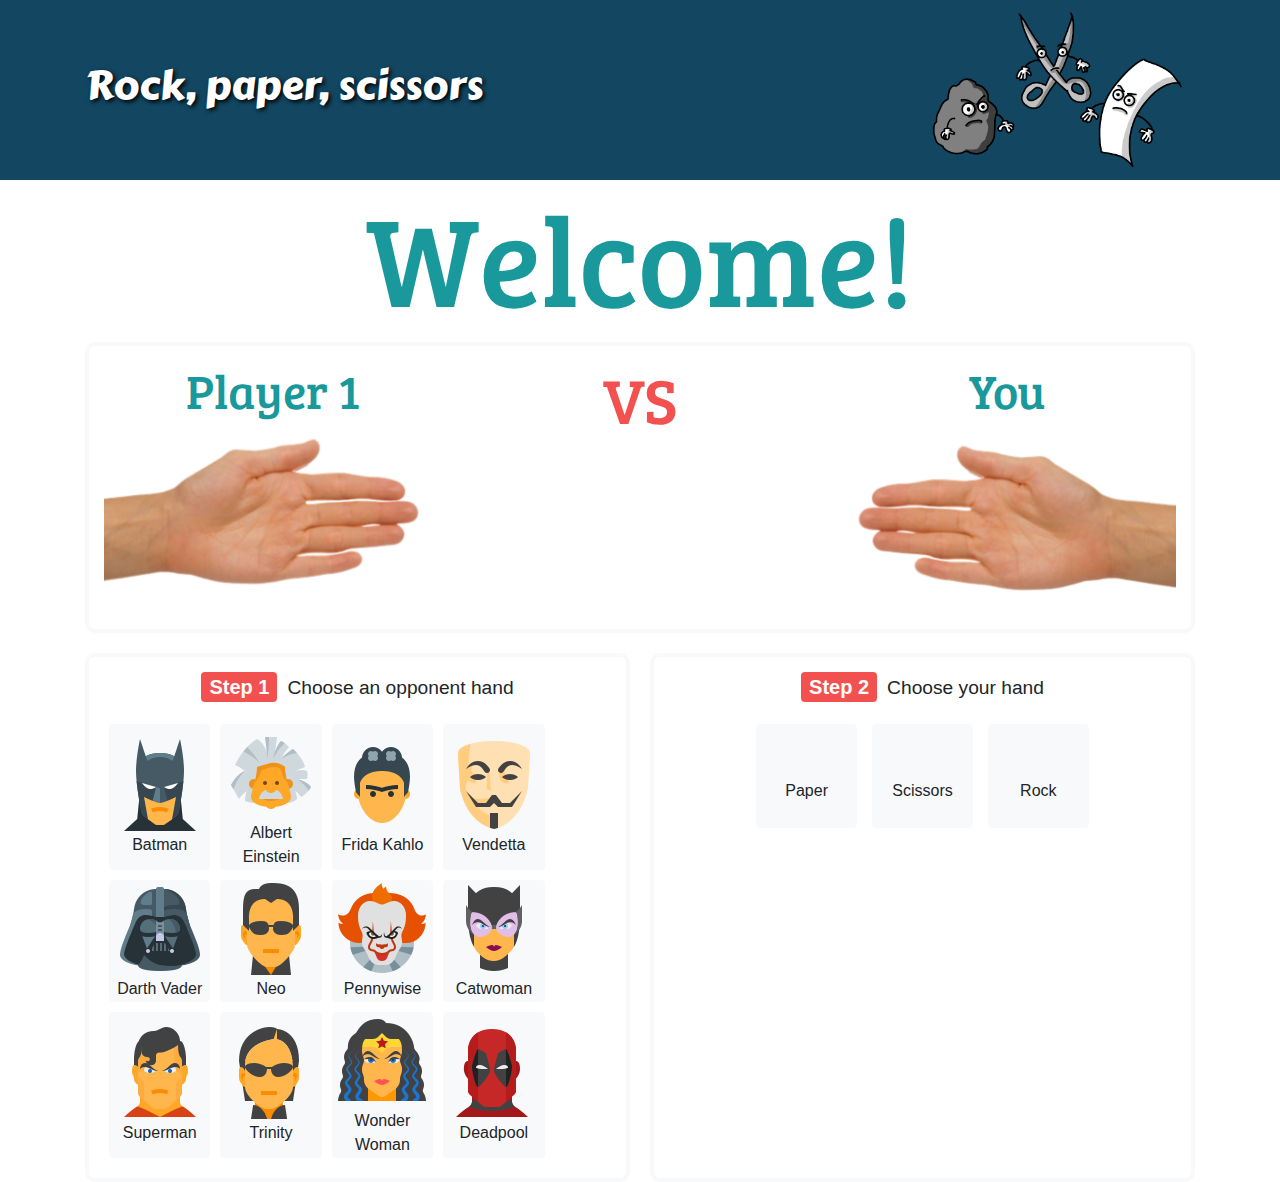
==== index.html @ 3d9d4bf9 "adds more styling to the header" ====
<!DOCTYPE html>
<html>
<head>
  <title>Rock Scissor Paper</title>
  <link rel="stylesheet" type="text/css" href="style.css">
  <link href="https://fonts.googleapis.com/css?family=Indie+Flower|Lobster" rel="stylesheet">
  <link href="https://fonts.googleapis.com/css?family=Baloo+Chettan|Bree+Serif|Carter+One" rel="stylesheet">
  <link rel="stylesheet" href="https://use.fontawesome.com/releases/v5.8.1/css/all.css" integrity="sha384-50oBUHEmvpQ+1lW4y57PTFmhCaXp0ML5d60M1M7uH2+nqUivzIebhndOJK28anvf" crossorigin="anonymous">
  <link rel="stylesheet" href="https://stackpath.bootstrapcdn.com/bootstrap/4.3.1/css/bootstrap.min.css" integrity="sha384-ggOyR0iXCbMQv3Xipma34MD+dH/1fQ784/j6cY/iJTQUOhcWr7x9JvoRxT2MZw1T" crossorigin="anonymous">
</head>
<body>
  <div class="intro">
    <div class="container">
      <h3 class="header-intro">Rock, paper, scissors</h3>
      <img class="intro-image" src="./assets/rock-scissors-paper.png">
    </div>
  </div>

  <div class="container">
    <h1 class="header">Welcome!</h1>
    <section class="container versus">
    <div class="row">
      <div class="col versus-column">
        <h3 class="player-one player">Player 1</h3>
        <img class="hand-image hand-left" src="./assets/left1.png">
      </div>
      <div class="col versus-column">
        <h3 class="vs text-center">VS</h3>
        
      </div>
      <div class="col versus-column">
        <h3 class="player">You</h3>
        <img class="hand-image hand-right" src="./assets/right1.png">
      </div>
    </div>
  </section>

  <section class="container">
    <div class="row">
      <div class="col opponents text-center">
        <p class="title"><span class="badge badge-secondary step">Step 1</span>Choose an opponent hand</p>
        <div class="container">
          <div class="row">
            <button class="opponent btn btn-light"><img src="./assets/opponents/batman.png" alt="Batman">Batman</button>
            <button class="opponent btn btn-light"><img src="./assets/opponents/einstein.png" alt="Albert">Albert Einstein</button>
            <button class="opponent btn btn-light"><img src="./assets/opponents/frida-kahlo.png" alt="Frida">Frida Kahlo</button>
            <button class="opponent btn btn-light"><img src="./assets/opponents/vendetta.png" alt="Vendetta">Vendetta</button>
          </div>

          <div class="row">
            <button class="opponent btn btn-light"><img src="./assets/opponents/darth-vader.png" alt="Darth Vader">Darth Vader</button>
            <button class="opponent btn btn-light"><img src="./assets/opponents/neo.png" alt="Neo">Neo</button>
            <button class="opponent btn btn-light"><img src="./assets/opponents/pennywise.png" alt="Pennywise">Pennywise</button>
            <button class="opponent btn btn-light"><img src="./assets/opponents/catwoman.png" alt="Catwoman">Catwoman</button>
          </div>

          <div class="row">
            <button class="opponent btn btn-light"><img src="./assets/opponents/superman.png" alt="Superman">Superman</button>
            <button class="opponent btn btn-light"><img src="./assets/opponents/trinity.png" alt="Trinity">Trinity</button>
            <button class="opponent btn btn-light"><img src="./assets/opponents/wonder-woman.png" alt="Wonder Woman">Wonder Woman</button>
            <button class="opponent btn btn-light"><img src="./assets/opponents/deadpool.png" alt="Deadpool">Deadpool</button>
          </div>
        </div>
      </div>
    
      <div class="col hands text-center">
        <p class="title"><span class="badge badge-secondary step">Step 2</span>Choose your hand</p>
        <button class="button-right btn btn-light"><i class="fas fa-hand-paper"></i>Paper</button>
        <button class="button-right btn btn-light"><i class="fas fa-hand-scissors"></i>Scissors</button>
        <button class="button-right btn btn-light"><i class="fas fa-hand-rock"></i>Rock</button>
      </div>
    </div>
  </section>

  </div>

  <script src="https://code.jquery.com/jquery-3.3.1.slim.min.js" integrity="sha384-q8i/X+965DzO0rT7abK41JStQIAqVgRVzpbzo5smXKp4YfRvH+8abtTE1Pi6jizo" crossorigin="anonymous"></script>
  <script src="https://cdnjs.cloudflare.com/ajax/libs/popper.js/1.14.7/umd/popper.min.js" integrity="sha384-UO2eT0CpHqdSJQ6hJty5KVphtPhzWj9WO1clHTMGa3JDZwrnQq4sF86dIHNDz0W1" crossorigin="anonymous"></script>
  <script src="https://stackpath.bootstrapcdn.com/bootstrap/4.3.1/js/bootstrap.min.js" integrity="sha384-JjSmVgyd0p3pXB1rRibZUAYoIIy6OrQ6VrjIEaFf/nJGzIxFDsf4x0xIM+B07jRM" crossorigin="anonymous"></script>
  <script type="text/javascript" src="game.js"></script>
</body>
</html>
---- style.css ----
* {
    box-sizing: border-box;
    margin: 0;
    padding: 0;
}

/* general */
.btn-light {
  width: 20%;
  margin: 5px;
}

/*font-family: 'Baloo Chettan', cursive;
font-family: 'Carter One', cursive;
font-family: 'Bree Serif', serif;
font-family: 'Lobster', cursive;*/


span.badge-secondary {
  color: #fff;
  background-color: #f3514f;
  font-size: 20px;
  margin-right: 10px;
}

.title {
  font-size: 1.2rem;
}

/* intro */
.intro {
  background-color: #124661;
  height: 20vh;
}

.header-intro {
  font-family: 'Carter One', cursive;
  font-size: 2.5rem;
  color: white;
  text-shadow: 2px 2px 4px #000000;
}

.intro .container {
  display: flex;
  justify-content: space-between;
  align-items: center;
}

.intro-image{
  height: 20vh;
}

.header {
  font-family: 'Bree Serif', serif;
  font-size: 8rem;
  color: #1A999C;
  text-align: center;
}

/* versus section */
.versus {
  border: 4px solid #f8f9fa;
  border-radius: 10px;
  margin-bottom: 20px;
}

.versus-column {
  padding: 15px;
}

.player {
  text-align: center;
  font-size: 3rem;
  color: #1A999C;
  font-family: 'Bree Serif', serif;
}

.vs {
  font-size: 4rem;
  color: #f3514f;
  font-family: 'Bree Serif', serif;
}

.hand-image {
  width: 100%;
  height: auto;
}

/* opponents section */
.opponents {
  padding: 15px;
  border: 4px solid #f8f9fa;
  border-radius: 10px;
}

button.btn.opponent {
  padding: 0px 0px;
}

/* hands section */
.fas {
  font-size: 60px;
  color: #FFB74D;
}

.hands {
  padding: 15px;
  border: 4px solid #f8f9fa;
  border-radius: 10px;
  margin-left: 20px;
}
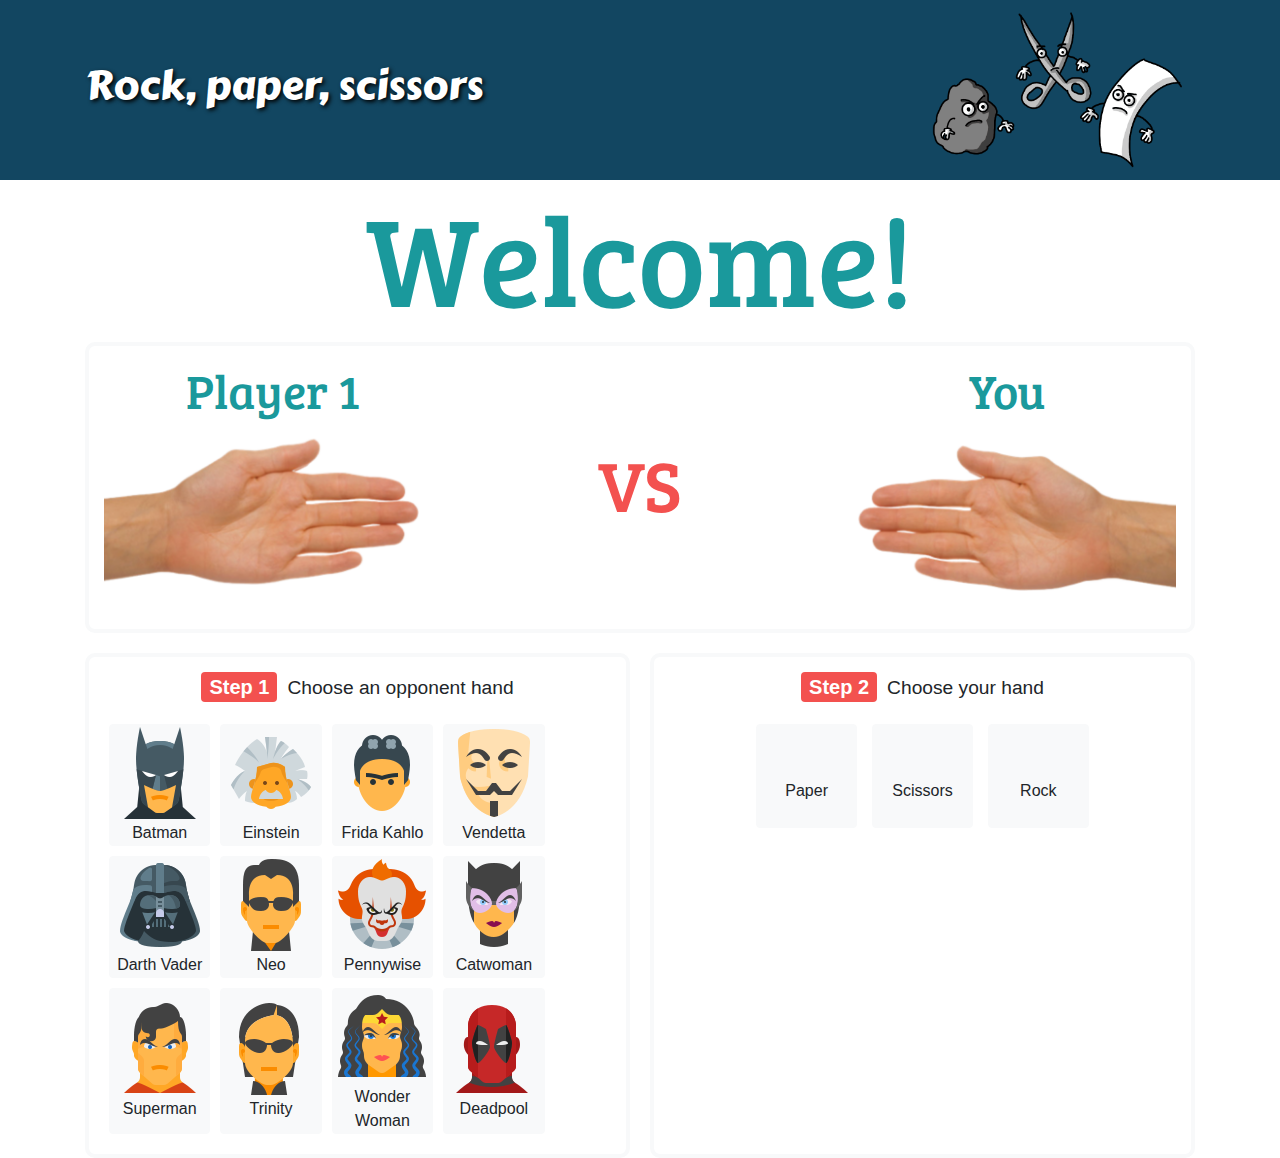
==== commit 6f4f72c3: "styling VS" ====
--- a/index.html
+++ b/index.html
@@ -17,16 +17,15 @@
   </div>
 
   <div class="container">
-    <h1 class="header">Welcome!</h1>
+    <h1 class="header container">Welcome!</h1>
     <section class="container versus">
     <div class="row">
       <div class="col versus-column">
         <h3 class="player-one player">Player 1</h3>
         <img class="hand-image hand-left" src="./assets/left1.png">
       </div>
-      <div class="col versus-column">
-        <h3 class="vs text-center">VS</h3>
-        
+      <div class="col versus-column vs">
+        <h3>VS</h3>
       </div>
       <div class="col versus-column">
         <h3 class="player">You</h3>
@@ -42,7 +41,7 @@
         <div class="container">
           <div class="row">
             <button class="opponent btn btn-light"><img src="./assets/opponents/batman.png" alt="Batman">Batman</button>
-            <button class="opponent btn btn-light"><img src="./assets/opponents/einstein.png" alt="Albert">Albert Einstein</button>
+            <button class="opponent btn btn-light"><img src="./assets/opponents/einstein.png" alt="Albert">Einstein</button>
             <button class="opponent btn btn-light"><img src="./assets/opponents/frida-kahlo.png" alt="Frida">Frida Kahlo</button>
             <button class="opponent btn btn-light"><img src="./assets/opponents/vendetta.png" alt="Vendetta">Vendetta</button>
           </div>
--- a/style.css
+++ b/style.css
@@ -76,9 +76,15 @@
 }
 
 .vs {
-  font-size: 4rem;
   color: #f3514f;
   font-family: 'Bree Serif', serif;
+  display: flex;
+  justify-content: center;
+  align-items: center;
+}
+
+.vs > h3 {
+  font-size: 4.5rem;
 }
 
 .hand-image {
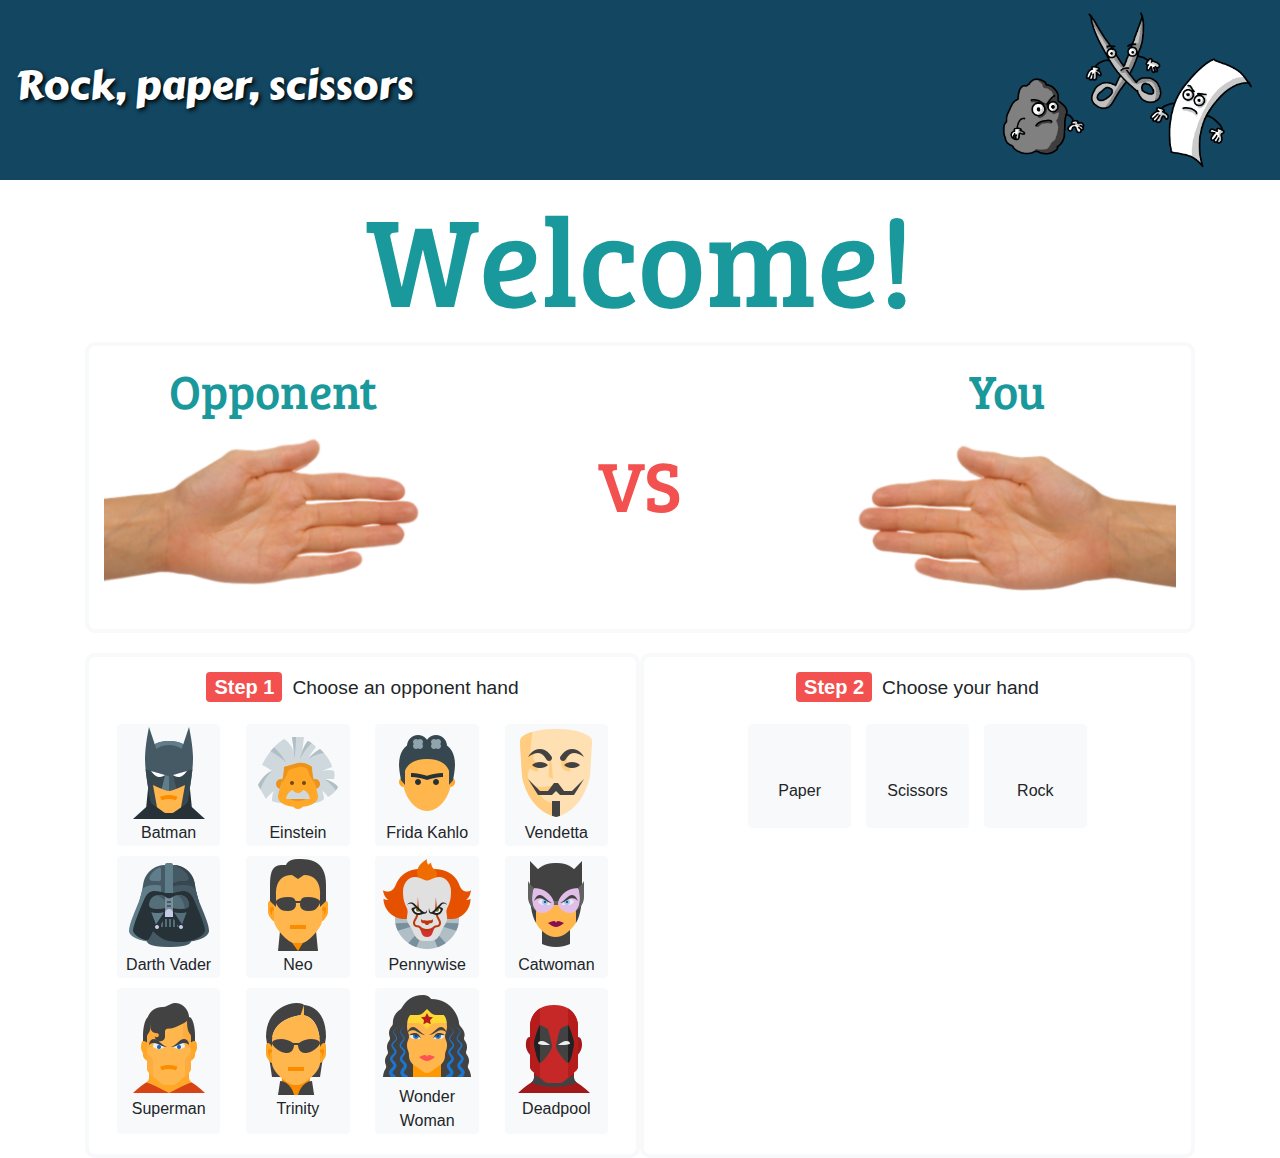
==== commit 1ec81089: "aligning images" ====
--- a/index.html
+++ b/index.html
@@ -10,7 +10,7 @@
 </head>
 <body>
   <div class="intro">
-    <div class="container">
+    <div class="container col col-md-12">
       <h3 class="header-intro">Rock, paper, scissors</h3>
       <img class="intro-image" src="./assets/rock-scissors-paper.png">
     </div>
@@ -20,14 +20,14 @@
     <h1 class="header container">Welcome!</h1>
     <section class="container versus">
     <div class="row">
-      <div class="col versus-column">
-        <h3 class="player-one player">Player 1</h3>
+      <div class="col-4 versus-column">
+        <h3 class="player-one player">Opponent</h3>
         <img class="hand-image hand-left" src="./assets/left1.png">
       </div>
-      <div class="col versus-column vs">
+      <div class="col-4 versus-column vs">
         <h3>VS</h3>
       </div>
-      <div class="col versus-column">
+      <div class="col-4 versus-column">
         <h3 class="player">You</h3>
         <img class="hand-image hand-right" src="./assets/right1.png">
       </div>
@@ -36,24 +36,24 @@
 
   <section class="container">
     <div class="row">
-      <div class="col opponents text-center">
+      <div class="col-md-6 col-12 opponents text-center">
         <p class="title"><span class="badge badge-secondary step">Step 1</span>Choose an opponent hand</p>
         <div class="container">
-          <div class="row">
+          <div class="row d-flex flex-row justify-content-around">
             <button class="opponent btn btn-light"><img src="./assets/opponents/batman.png" alt="Batman">Batman</button>
             <button class="opponent btn btn-light"><img src="./assets/opponents/einstein.png" alt="Albert">Einstein</button>
             <button class="opponent btn btn-light"><img src="./assets/opponents/frida-kahlo.png" alt="Frida">Frida Kahlo</button>
             <button class="opponent btn btn-light"><img src="./assets/opponents/vendetta.png" alt="Vendetta">Vendetta</button>
           </div>
 
-          <div class="row">
+          <div class="row d-flex flex-row justify-content-around">
             <button class="opponent btn btn-light"><img src="./assets/opponents/darth-vader.png" alt="Darth Vader">Darth Vader</button>
             <button class="opponent btn btn-light"><img src="./assets/opponents/neo.png" alt="Neo">Neo</button>
             <button class="opponent btn btn-light"><img src="./assets/opponents/pennywise.png" alt="Pennywise">Pennywise</button>
             <button class="opponent btn btn-light"><img src="./assets/opponents/catwoman.png" alt="Catwoman">Catwoman</button>
           </div>
 
-          <div class="row">
+          <div class="row d-flex flex-row justify-content-around">
             <button class="opponent btn btn-light"><img src="./assets/opponents/superman.png" alt="Superman">Superman</button>
             <button class="opponent btn btn-light"><img src="./assets/opponents/trinity.png" alt="Trinity">Trinity</button>
             <button class="opponent btn btn-light"><img src="./assets/opponents/wonder-woman.png" alt="Wonder Woman">Wonder Woman</button>
@@ -61,8 +61,8 @@
           </div>
         </div>
       </div>
-    
-      <div class="col hands text-center">
+
+      <div class="col-md-6 col-12 hands text-center">
         <p class="title"><span class="badge badge-secondary step">Step 2</span>Choose your hand</p>
         <button class="button-right btn btn-light"><i class="fas fa-hand-paper"></i>Paper</button>
         <button class="button-right btn btn-light"><i class="fas fa-hand-scissors"></i>Scissors</button>
--- a/style.css
+++ b/style.css
@@ -113,5 +113,4 @@
   padding: 15px;
   border: 4px solid #f8f9fa;
   border-radius: 10px;
-  margin-left: 20px;
 }
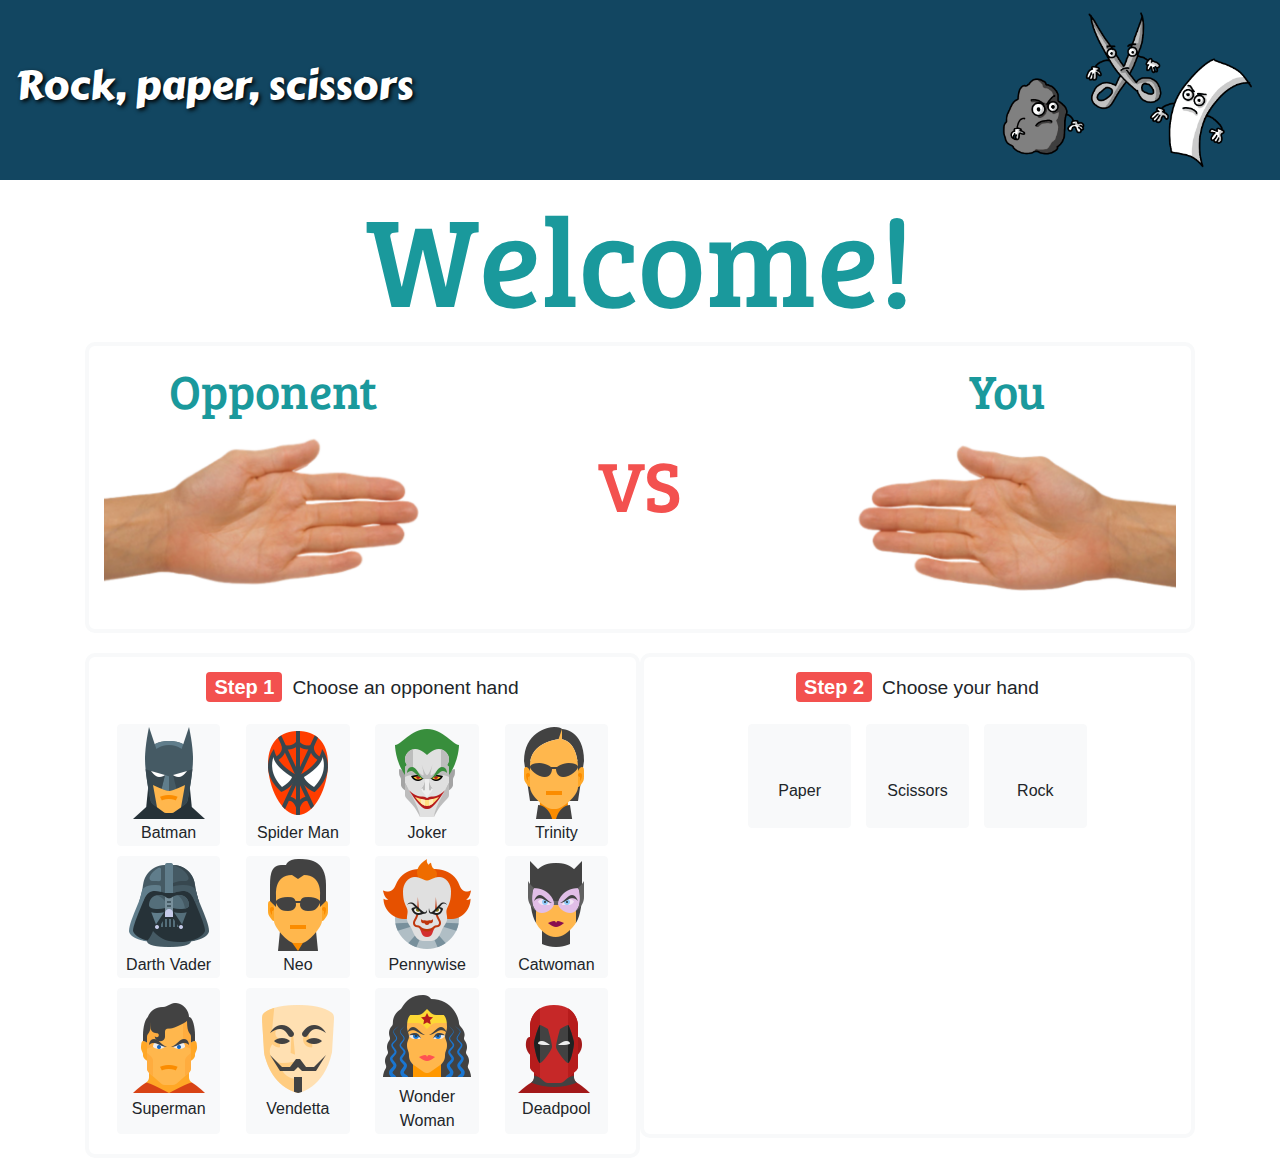
==== commit 7d442eec: "Adds new opponents images" ====
--- a/index.html
+++ b/index.html
@@ -2,6 +2,7 @@
 <html>
 <head>
   <title>Rock Scissor Paper</title>
+  <meta name="viewport" content="width=device-width, user-scalable=no">
   <link rel="stylesheet" type="text/css" href="style.css">
   <link href="https://fonts.googleapis.com/css?family=Indie+Flower|Lobster" rel="stylesheet">
   <link href="https://fonts.googleapis.com/css?family=Baloo+Chettan|Bree+Serif|Carter+One" rel="stylesheet">
@@ -41,9 +42,9 @@
         <div class="container">
           <div class="row d-flex flex-row justify-content-around">
             <button class="opponent btn btn-light"><img src="./assets/opponents/batman.png" alt="Batman">Batman</button>
-            <button class="opponent btn btn-light"><img src="./assets/opponents/einstein.png" alt="Albert">Einstein</button>
-            <button class="opponent btn btn-light"><img src="./assets/opponents/frida-kahlo.png" alt="Frida">Frida Kahlo</button>
-            <button class="opponent btn btn-light"><img src="./assets/opponents/vendetta.png" alt="Vendetta">Vendetta</button>
+            <button class="opponent btn btn-light"><img src="./assets/opponents/spiderman.png" alt="Spider Man">Spider Man</button>
+            <button class="opponent btn btn-light"><img src="./assets/opponents/joker.png" alt="Joker">Joker</button>
+            <button class="opponent btn btn-light"><img src="./assets/opponents/trinity.png" alt="Trinity">Trinity</button>
           </div>
 
           <div class="row d-flex flex-row justify-content-around">
@@ -55,7 +56,7 @@
 
           <div class="row d-flex flex-row justify-content-around">
             <button class="opponent btn btn-light"><img src="./assets/opponents/superman.png" alt="Superman">Superman</button>
-            <button class="opponent btn btn-light"><img src="./assets/opponents/trinity.png" alt="Trinity">Trinity</button>
+            <button class="opponent btn btn-light"><img src="./assets/opponents/vendetta.png" alt="Vendetta">Vendetta</button>
             <button class="opponent btn btn-light"><img src="./assets/opponents/wonder-woman.png" alt="Wonder Woman">Wonder Woman</button>
             <button class="opponent btn btn-light"><img src="./assets/opponents/deadpool.png" alt="Deadpool">Deadpool</button>
           </div>
--- a/style.css
+++ b/style.css
@@ -113,4 +113,40 @@
   padding: 15px;
   border: 4px solid #f8f9fa;
   border-radius: 10px;
+  margin-bottom: 20px;
 }
+
+/* for devices smaller then 1200 */
+@media(max-width: 1200px) {
+  .header-intro {
+    font-size: 1.7rem;
+  }
+
+  img {
+    height: 60px;
+  }
+
+  .player {
+    font-size: 1.7rem;
+  }
+
+  .vs > h3 {
+    font-size: 3rem;
+  }
+
+  .header {
+    font-size: 5rem;
+  }
+
+  .opponents {
+    margin-bottom: 15px;
+  }
+
+  .versus {
+    margin-bottom: 15px;
+  }
+
+  .fas {
+    font-size: 2.5rem;
+  }
+}
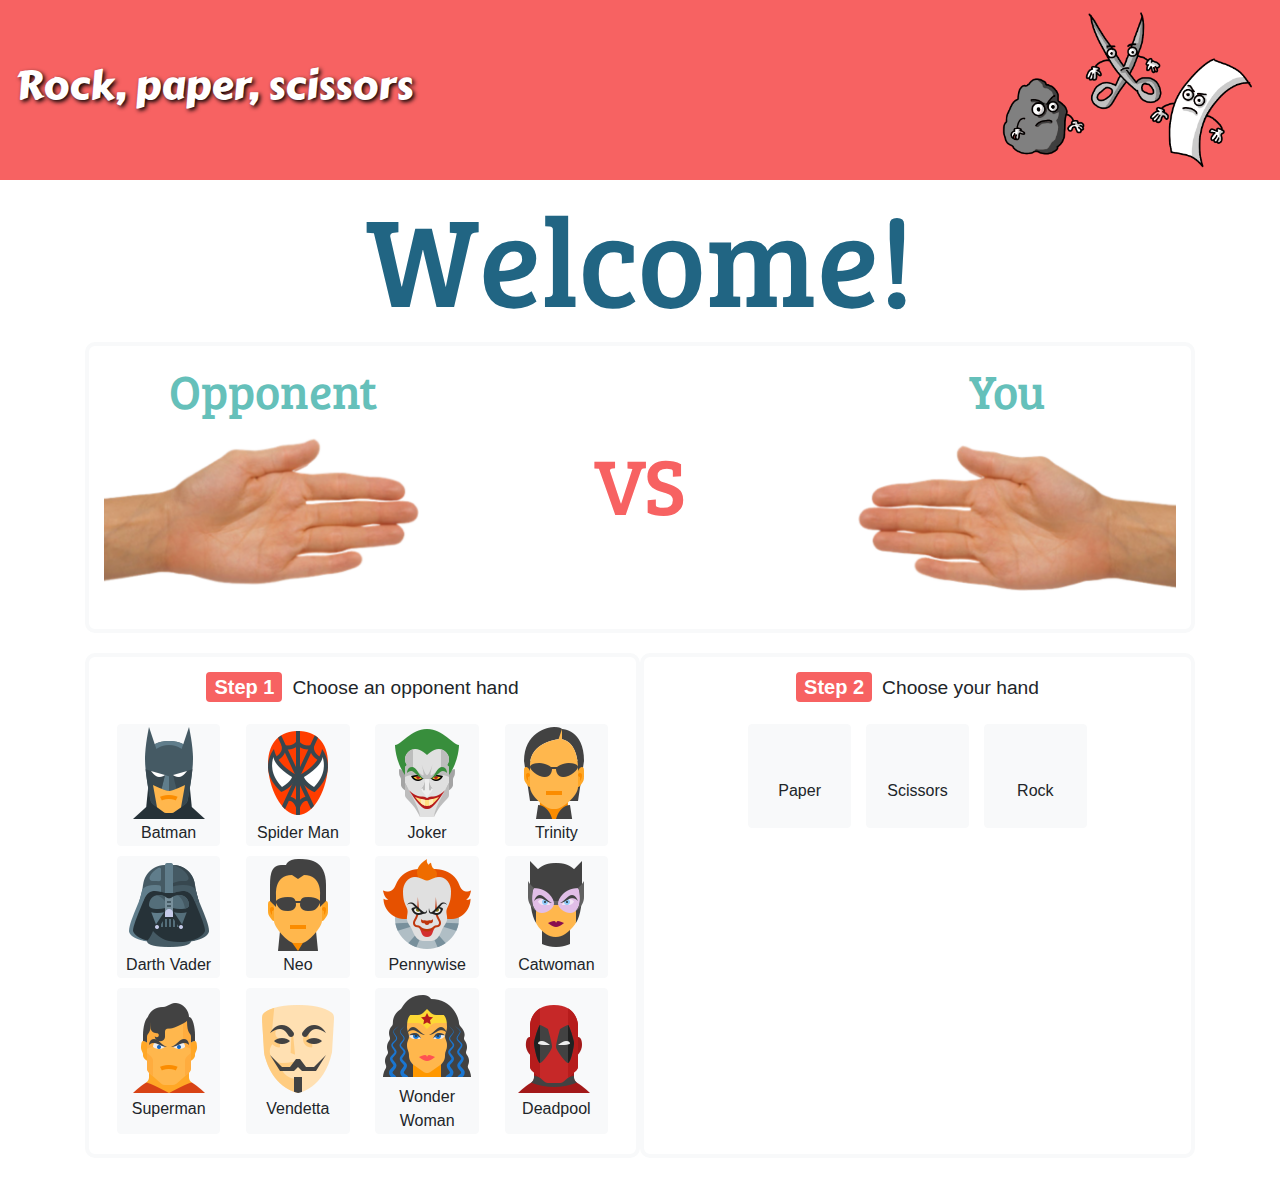
==== commit e3412556: "Adds more styling" ====
--- a/index.html
+++ b/index.html
@@ -35,7 +35,7 @@
     </div>
   </section>
 
-  <section class="container">
+  <section class="container select">
     <div class="row">
       <div class="col-md-6 col-12 opponents text-center">
         <p class="title"><span class="badge badge-secondary step">Step 1</span>Choose an opponent hand</p>
--- a/style.css
+++ b/style.css
@@ -18,7 +18,7 @@
 
 span.badge-secondary {
   color: #fff;
-  background-color: #f3514f;
+  background-color: #f76262;
   font-size: 20px;
   margin-right: 10px;
 }
@@ -29,7 +29,7 @@
 
 /* intro */
 .intro {
-  background-color: #124661;
+  background-color: #f76262;
   height: 20vh;
 }
 
@@ -53,7 +53,7 @@
 .header {
   font-family: 'Bree Serif', serif;
   font-size: 8rem;
-  color: #1A999C;
+  color: #216583;
   text-align: center;
 }
 
@@ -71,12 +71,12 @@
 .player {
   text-align: center;
   font-size: 3rem;
-  color: #1A999C;
+  color: #65c0ba;
   font-family: 'Bree Serif', serif;
 }
 
 .vs {
-  color: #f3514f;
+  color: #f76262;
   font-family: 'Bree Serif', serif;
   display: flex;
   justify-content: center;
@@ -84,7 +84,11 @@
 }
 
 .vs > h3 {
-  font-size: 4.5rem;
+  font-size: 5rem;
+}
+
+.select {
+  margin-bottom: 20px;
 }
 
 .hand-image {
@@ -113,13 +117,12 @@
   padding: 15px;
   border: 4px solid #f8f9fa;
   border-radius: 10px;
-  margin-bottom: 20px;
 }
 
 /* for devices smaller then 1200 */
 @media(max-width: 1200px) {
   .header-intro {
-    font-size: 1.7rem;
+    font-size: 1.9rem;
   }
 
   img {
@@ -127,7 +130,7 @@
   }
 
   .player {
-    font-size: 1.7rem;
+    font-size: 2rem;
   }
 
   .vs > h3 {
@@ -146,7 +149,16 @@
     margin-bottom: 15px;
   }
 
+  .hands {
+    margin-bottom: 20px;
+  }
+
+
   .fas {
     font-size: 2.5rem;
   }
+
+  .btn .btn-light{
+    font-size: 12px;
+  }
 }
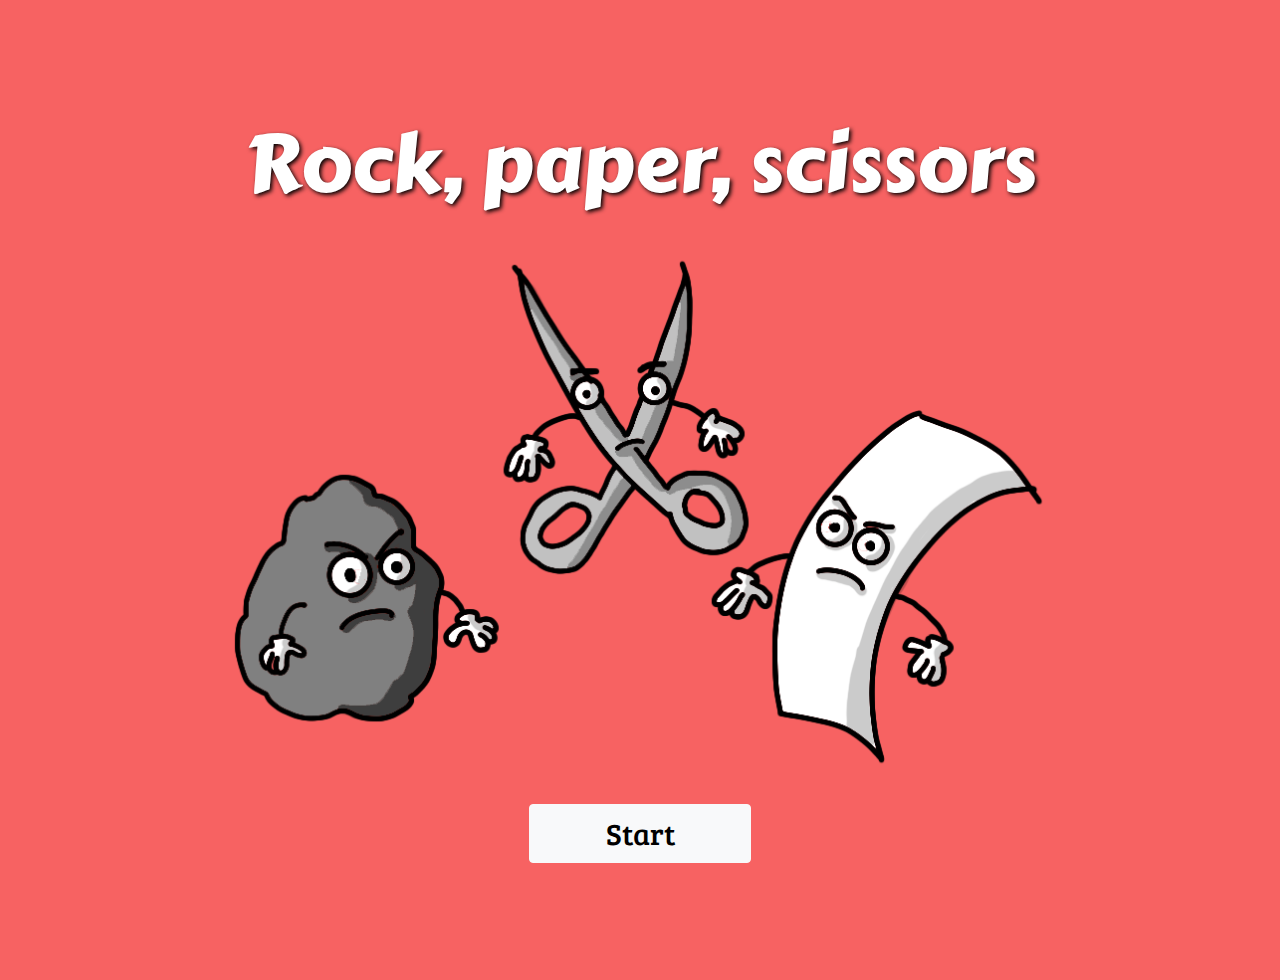
==== commit 56bf3221: "add index page as welcome page" ====
--- a/index.html
+++ b/index.html
@@ -3,81 +3,25 @@
 <head>
   <title>Rock Scissor Paper</title>
   <meta name="viewport" content="width=device-width, user-scalable=no">
-  <link rel="stylesheet" type="text/css" href="style.css">
-  <link href="https://fonts.googleapis.com/css?family=Indie+Flower|Lobster" rel="stylesheet">
+  <link rel="stylesheet" type="text/css" href="./style/index.css">
   <link href="https://fonts.googleapis.com/css?family=Baloo+Chettan|Bree+Serif|Carter+One" rel="stylesheet">
-  <link rel="stylesheet" href="https://use.fontawesome.com/releases/v5.8.1/css/all.css" integrity="sha384-50oBUHEmvpQ+1lW4y57PTFmhCaXp0ML5d60M1M7uH2+nqUivzIebhndOJK28anvf" crossorigin="anonymous">
   <link rel="stylesheet" href="https://stackpath.bootstrapcdn.com/bootstrap/4.3.1/css/bootstrap.min.css" integrity="sha384-ggOyR0iXCbMQv3Xipma34MD+dH/1fQ784/j6cY/iJTQUOhcWr7x9JvoRxT2MZw1T" crossorigin="anonymous">
 </head>
 <body>
-  <div class="intro">
-    <div class="container col col-md-12">
-      <h3 class="header-intro">Rock, paper, scissors</h3>
-      <img class="intro-image" src="./assets/rock-scissors-paper.png">
-    </div>
-  </div>
-
-  <div class="container">
-    <h1 class="header container">Welcome!</h1>
-    <section class="container versus">
-    <div class="row">
-      <div class="col-4 versus-column">
-        <h3 class="player-one player">Opponent</h3>
-        <img class="hand-image hand-left" src="./assets/left1.png">
-      </div>
-      <div class="col-4 versus-column vs">
-        <h3>VS</h3>
-      </div>
-      <div class="col-4 versus-column">
-        <h3 class="player">You</h3>
-        <img class="hand-image hand-right" src="./assets/right1.png">
+  <section class="welcome">
+    <div class="container">
+      <div class="row">
+        <div class="col-12">
+          <h1 class="welcome-header text-center">Rock, paper, scissors</h1>
+        </div>
+        <div class="col-12 text-center">
+          <img class="welcome-image" src="./assets/rock-scissors-paper.png">
+        </div>
+        <div class="col-12 text-center">
+          <button class="start-button btn btn-light"><a href="./game.html">Start</button>
+        </div>
       </div>
     </div>
   </section>
-
-  <section class="container select">
-    <div class="row">
-      <div class="col-md-6 col-12 opponents text-center">
-        <p class="title"><span class="badge badge-secondary step">Step 1</span>Choose an opponent hand</p>
-        <div class="container">
-          <div class="row d-flex flex-row justify-content-around">
-            <button class="opponent btn btn-light"><img src="./assets/opponents/batman.png" alt="Batman">Batman</button>
-            <button class="opponent btn btn-light"><img src="./assets/opponents/spiderman.png" alt="Spider Man">Spider Man</button>
-            <button class="opponent btn btn-light"><img src="./assets/opponents/joker.png" alt="Joker">Joker</button>
-            <button class="opponent btn btn-light"><img src="./assets/opponents/trinity.png" alt="Trinity">Trinity</button>
-          </div>
-
-          <div class="row d-flex flex-row justify-content-around">
-            <button class="opponent btn btn-light"><img src="./assets/opponents/darth-vader.png" alt="Darth Vader">Darth Vader</button>
-            <button class="opponent btn btn-light"><img src="./assets/opponents/neo.png" alt="Neo">Neo</button>
-            <button class="opponent btn btn-light"><img src="./assets/opponents/pennywise.png" alt="Pennywise">Pennywise</button>
-            <button class="opponent btn btn-light"><img src="./assets/opponents/catwoman.png" alt="Catwoman">Catwoman</button>
-          </div>
-
-          <div class="row d-flex flex-row justify-content-around">
-            <button class="opponent btn btn-light"><img src="./assets/opponents/superman.png" alt="Superman">Superman</button>
-            <button class="opponent btn btn-light"><img src="./assets/opponents/vendetta.png" alt="Vendetta">Vendetta</button>
-            <button class="opponent btn btn-light"><img src="./assets/opponents/wonder-woman.png" alt="Wonder Woman">Wonder Woman</button>
-            <button class="opponent btn btn-light"><img src="./assets/opponents/deadpool.png" alt="Deadpool">Deadpool</button>
-          </div>
-        </div>
-      </div>
-
-      <div class="col-md-6 col-12 hands text-center">
-        <p class="title"><span class="badge badge-secondary step">Step 2</span>Choose your hand</p>
-        <button class="button-right btn btn-light"><i class="fas fa-hand-paper"></i>Paper</button>
-        <button class="button-right btn btn-light"><i class="fas fa-hand-scissors"></i>Scissors</button>
-        <button class="button-right btn btn-light"><i class="fas fa-hand-rock"></i>Rock</button>
-      </div>
-    </div>
-  </section>
-
-  </div>
-
-  <script src="https://code.jquery.com/jquery-3.3.1.slim.min.js" integrity="sha384-q8i/X+965DzO0rT7abK41JStQIAqVgRVzpbzo5smXKp4YfRvH+8abtTE1Pi6jizo" crossorigin="anonymous"></script>
-  <script src="https://cdnjs.cloudflare.com/ajax/libs/popper.js/1.14.7/umd/popper.min.js" integrity="sha384-UO2eT0CpHqdSJQ6hJty5KVphtPhzWj9WO1clHTMGa3JDZwrnQq4sF86dIHNDz0W1" crossorigin="anonymous"></script>
-  <script src="https://stackpath.bootstrapcdn.com/bootstrap/4.3.1/js/bootstrap.min.js" integrity="sha384-JjSmVgyd0p3pXB1rRibZUAYoIIy6OrQ6VrjIEaFf/nJGzIxFDsf4x0xIM+B07jRM" crossorigin="anonymous"></script>
-  <script type="text/javascript" src="game.js"></script>
 </body>
-</html>
-
+</html>--- a/style/index.css
+++ b/style/index.css
@@ -0,0 +1,67 @@
+* {
+  box-sizing: border-box;
+  margin: 0;
+  padding: 0;
+  background-color: #f76262;
+}
+
+/* welcome section */
+.welcome { 
+  height: 100vh;
+  display: flex;
+  justify-content: center;
+  align-items: center;
+  margin: 40px 0px;
+}
+
+/*welcome-header */
+.welcome-header {
+  font-family: 'Carter One', cursive;
+  font-size: 5rem;
+  color: white;
+  text-shadow: 2px 2px 4px #000000;
+}
+
+/* image */
+.welcome-image {
+  width: 80%;
+}
+
+/* start-button */
+.start-button {
+  width: 20%;
+  font-family: 'Bree Serif', serif;
+}
+
+.start-button > a {
+  color: black;
+  font-size: 30px;
+  text-decoration: none;
+}
+
+.start-button:hover > a {
+  color: black;
+  text-decoration: none;
+}
+
+/* for devices smaller between 576px then 992px */
+@media(min-width: 576px) and (max-width: 992px) {
+  .welcome-header {
+    font-size: 3rem;
+  }
+}
+
+/* for devices smaller than 576px */
+@media(max-width: 576px) {
+  .welcome-header {
+    font-size: 2rem;
+  }
+
+  .welcome-image {
+    width: 70%;
+  }
+
+  .start-button > a {
+    font-size: 20px;
+  }
+}
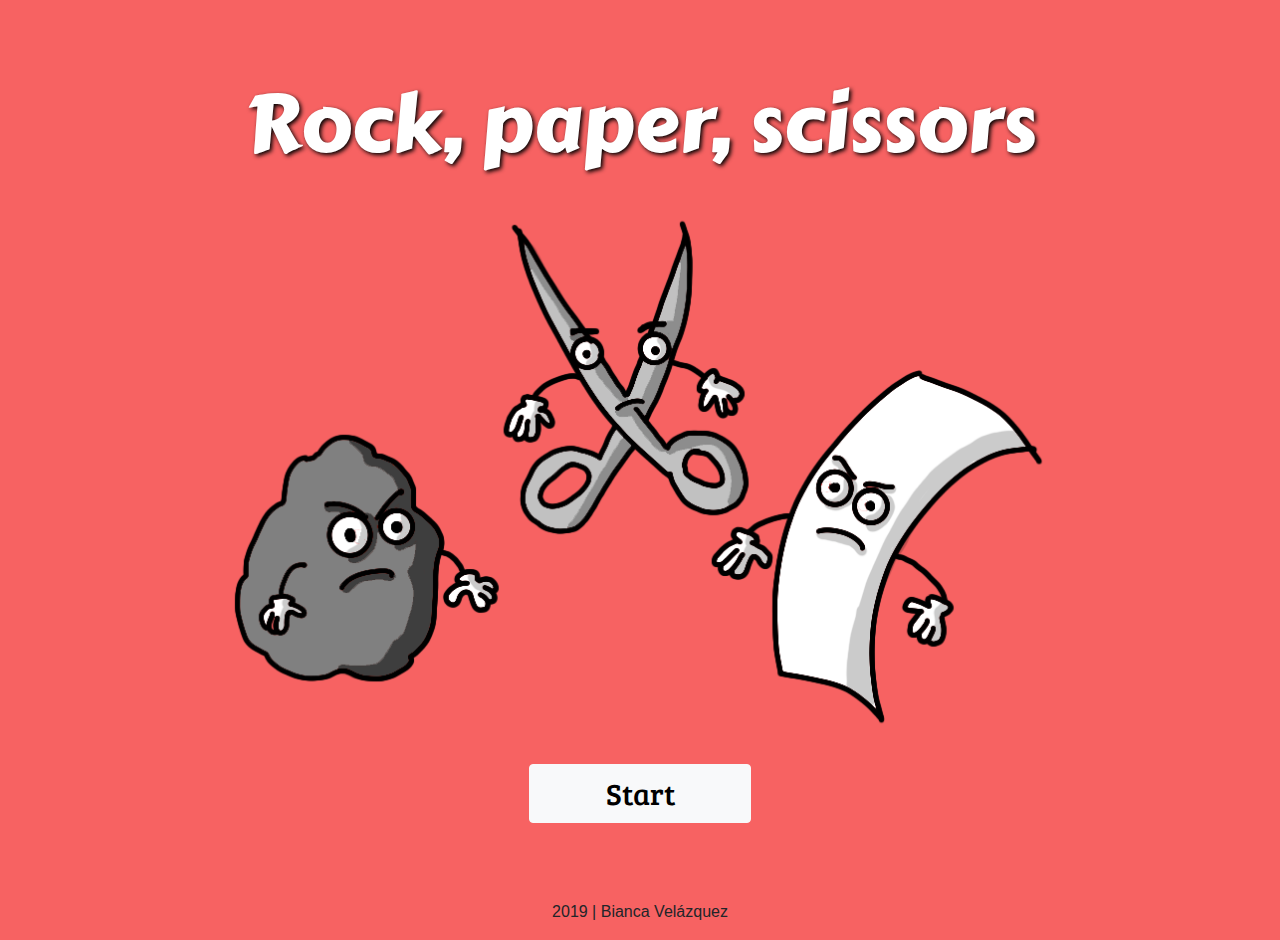
==== commit 14c13a37: "adds UTF-8 and footer" ====
--- a/index.html
+++ b/index.html
@@ -1,11 +1,12 @@
 <!DOCTYPE html>
 <html>
 <head>
-  <title>Rock Scissor Paper</title>
+  <meta charset="UTF-8">
   <meta name="viewport" content="width=device-width, user-scalable=no">
   <link rel="stylesheet" type="text/css" href="./style/index.css">
   <link href="https://fonts.googleapis.com/css?family=Baloo+Chettan|Bree+Serif|Carter+One" rel="stylesheet">
   <link rel="stylesheet" href="https://stackpath.bootstrapcdn.com/bootstrap/4.3.1/css/bootstrap.min.css" integrity="sha384-ggOyR0iXCbMQv3Xipma34MD+dH/1fQ784/j6cY/iJTQUOhcWr7x9JvoRxT2MZw1T" crossorigin="anonymous">
+  <title>Rock Scissor Paper</title>
 </head>
 <body>
   <section class="welcome">
@@ -18,10 +19,14 @@
           <img class="welcome-image" src="./assets/rock-scissors-paper.png">
         </div>
         <div class="col-12 text-center">
-          <button class="start-button btn btn-light"><a href="./game.html">Start</button>
+          <button class="start-button btn btn-light"><a href="./game.html">Start</a></button>
         </div>
       </div>
     </div>
   </section>
+  
+  <footer class="text-center">
+    <p>2019 | Bianca Velázquez</p>
+  </footer>
 </body>
 </html>--- a/style/index.css
+++ b/style/index.css
@@ -11,7 +11,6 @@
   display: flex;
   justify-content: center;
   align-items: center;
-  margin: 40px 0px;
 }
 
 /*welcome-header */
